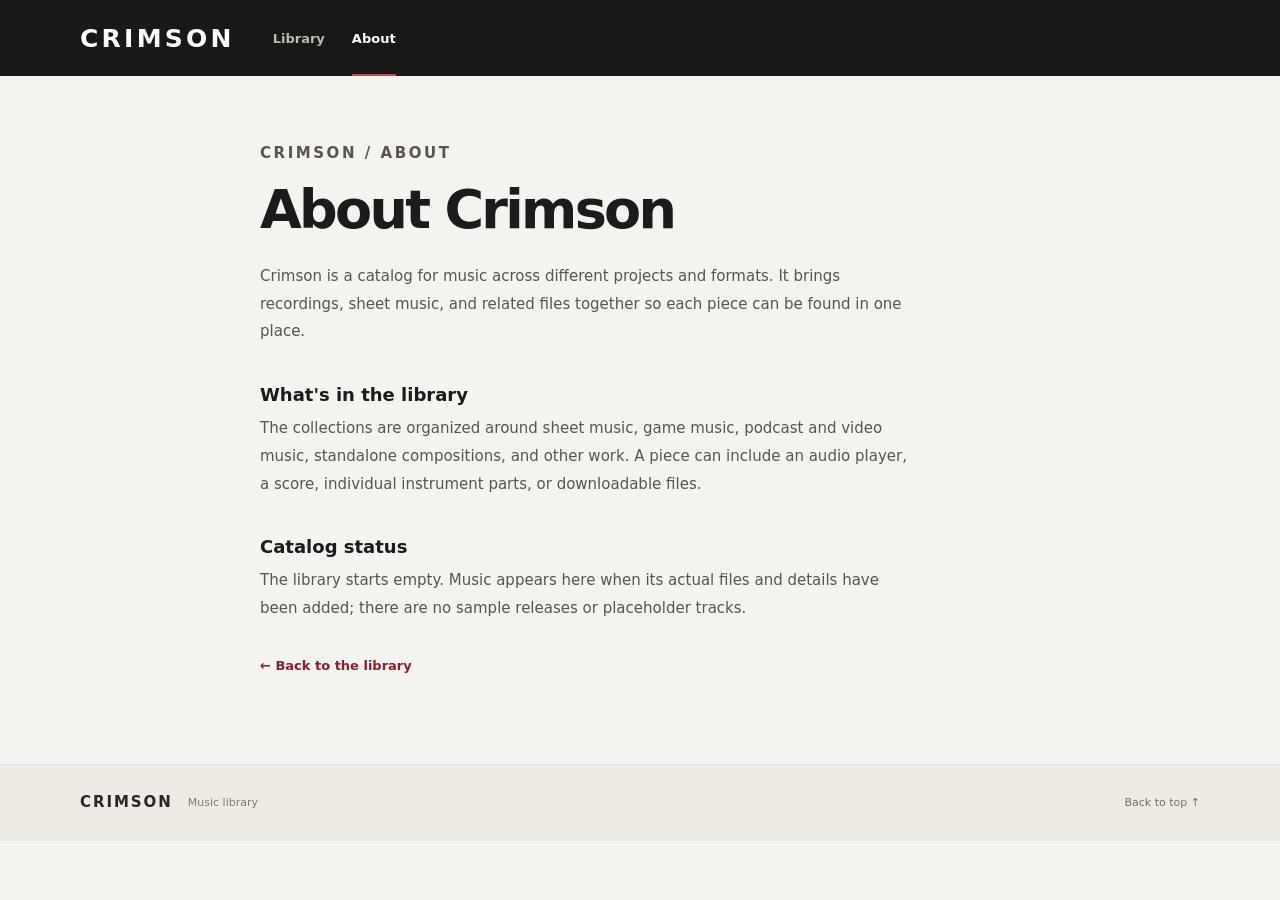
==== about.html @ 35bb9f53 "Add Crimson about page" ====
<!doctype html>
<html lang="en">
<head>
  <meta charset="utf-8">
  <meta name="viewport" content="width=device-width, initial-scale=1">
  <meta name="theme-color" content="#171717">
  <meta name="description" content="About the Crimson music library.">
  <title>Crimson — About</title>
  <link rel="icon" type="image/svg+xml" href="favicon.svg">
  <link rel="stylesheet" href="styles.css">
</head>
<body>
  <a class="skip-link" href="#main">Skip to content</a>
  <header class="site-header">
    <div class="header-inner">
      <a class="wordmark" href="./" aria-label="Crimson home">CRIMSON</a>
      <nav class="main-nav" aria-label="Main navigation">
        <a class="nav-link" href="./">Library</a>
        <a class="nav-link is-active" href="about.html" aria-current="page">About</a>
      </nav>
    </div>
  </header>

  <main id="main" class="page-shell about-page">
    <p class="eyebrow">CRIMSON / ABOUT</p>
    <h1>About Crimson</h1>
    <p>Crimson is a catalog for music across different projects and formats. It brings recordings, sheet music, and related files together so each piece can be found in one place.</p>
    <h2>What's in the library</h2>
    <p>The collections are organized around sheet music, game music, podcast and video music, standalone compositions, and other work. A piece can include an audio player, a score, individual instrument parts, or downloadable files.</p>
    <h2>Catalog status</h2>
    <p>The library starts empty. Music appears here when its actual files and details have been added; there are no sample releases or placeholder tracks.</p>
    <a class="about-back" href="./">← Back to the library</a>
  </main>

  <footer class="site-footer">
    <div class="footer-inner">
      <a class="footer-wordmark" href="./">CRIMSON</a>
      <span>Music library</span>
      <a href="#main" class="back-top">Back to top ↑</a>
    </div>
  </footer>
</body>
</html>
---- styles.css ----
:root {
  color-scheme: light;
  --ink: #1c1b1a;
  --muted: #77736e;
  --paper: #f5f3ef;
  --panel: #fffefa;
  --line: #e4e0d9;
  --red: #a82d3a;
  --red-dark: #87222d;
  --soft-red: #f4e9e9;
  --shadow: 0 12px 34px rgba(25, 20, 18, .08);
  font-family: Inter, ui-sans-serif, system-ui, -apple-system, BlinkMacSystemFont, "Segoe UI", sans-serif;
}

* { box-sizing: border-box; }
html { scroll-behavior: smooth; }
body { margin: 0; background: var(--paper); color: var(--ink); min-width: 320px; }
a { color: inherit; }
button, input, select { font: inherit; }
button, a, input, select { -webkit-tap-highlight-color: transparent; }
:focus-visible { outline: 3px solid rgba(168, 45, 58, .45); outline-offset: 3px; }

.skip-link {
  position: absolute; z-index: 20; top: 8px; left: 8px; padding: 10px 14px;
  transform: translateY(-150%); background: white; color: var(--ink); border-radius: 6px;
}
.skip-link:focus { transform: translateY(0); }

.site-header { background: #191817; color: #f8f6f2; }
.header-inner {
  width: min(1120px, calc(100% - 48px)); min-height: 76px; margin: 0 auto;
  display: flex; align-items: center; gap: 38px;
}
.wordmark, .footer-wordmark {
  color: #fff; text-decoration: none; font-size: 25px; line-height: 1;
  font-weight: 850; letter-spacing: .13em;
}
.main-nav { display: flex; align-items: center; gap: 27px; height: 76px; }
.nav-link {
  display: inline-flex; align-items: center; height: 100%; position: relative;
  color: #bcb8b2; text-decoration: none; font-size: 13px; font-weight: 600;
  transition: color .18s ease;
}
.nav-link:hover, .nav-link.is-active { color: #fff; }
.nav-link.is-active::after {
  content: ""; position: absolute; left: 0; right: 0; bottom: 0; height: 2px; background: #c44a55;
}
.search-box {
  margin-left: auto; width: min(290px, 32vw); height: 38px; display: flex; align-items: center;
  gap: 9px; padding: 0 11px; border: 1px solid #494643; border-radius: 6px;
  background: #242220; color: #aaa49d;
}
.search-box svg, .icon-button svg { width: 17px; height: 17px; fill: none; stroke: currentColor; stroke-width: 1.8; stroke-linecap: round; }
.search-box input {
  width: 100%; min-width: 0; padding: 0; border: 0; outline: 0; background: transparent;
  color: #fff; font-size: 12px;
}
.search-box input::placeholder { color: #aaa49d; }
.search-box kbd {
  padding: 2px 5px; border: 1px solid #504c47; border-radius: 4px;
  color: #a9a39c; font: 11px ui-monospace, monospace;
}

.page-shell { width: min(1120px, calc(100% - 48px)); margin: 0 auto; }
.page-heading {
  min-height: 155px; padding: 39px 0 29px; display: flex; align-items: flex-end;
  justify-content: space-between; gap: 24px;
}
.eyebrow { margin: 0 0 10px; color: var(--red); font-size: 10px; line-height: 1.4; font-weight: 800; letter-spacing: .17em; }
h1, h2, h3, p { margin-top: 0; }
.page-heading h1 { margin: 0; font-size: clamp(34px, 5vw, 48px); line-height: 1; letter-spacing: -.045em; font-weight: 760; }
.page-note { margin: 0 0 4px; color: var(--muted); font-size: 13px; }

.collections-section { padding: 0 0 42px; }
.section-heading, .catalog-heading { display: flex; align-items: center; justify-content: space-between; gap: 20px; }
.section-heading { margin-bottom: 15px; }
.section-heading h2, .catalog-heading h2 { margin: 0; font-size: 18px; letter-spacing: -.025em; }
.section-kicker { color: #9a958e; font-size: 10px; font-weight: 750; letter-spacing: .15em; }
.collection-grid { display: grid; grid-template-columns: repeat(3, minmax(0, 1fr)); gap: 10px; }
.collection-card {
  min-height: 91px; display: flex; align-items: center; gap: 14px; padding: 17px 16px;
  border: 1px solid var(--line); border-radius: 7px; background: var(--panel);
  text-decoration: none; transition: border-color .18s ease, transform .18s ease, box-shadow .18s ease;
}
.collection-card:hover { border-color: #cbb7b5; transform: translateY(-2px); box-shadow: 0 7px 18px rgba(35, 27, 23, .05); }
.collection-card[aria-current="true"] { border-color: var(--red); background: #fffafa; box-shadow: inset 3px 0 var(--red); }
.collection-icon {
  width: 39px; height: 39px; flex: 0 0 39px; display: grid; place-items: center;
  border-radius: 6px; background: #f2efeb; color: #554f49;
}
.collection-icon svg { width: 21px; height: 21px; fill: none; stroke: currentColor; stroke-width: 1.55; stroke-linecap: round; stroke-linejoin: round; }
.collection-copy { min-width: 0; display: flex; flex-direction: column; gap: 5px; }
.collection-copy strong { font-size: 13px; font-weight: 700; }
.collection-copy small { color: var(--muted); font-size: 11px; line-height: 1.35; }
.collection-count { margin-left: auto; color: #99938c; font-size: 11px; font-variant-numeric: tabular-nums; }

.catalog-section { padding: 30px 0 50px; border-top: 1px solid var(--line); }
.catalog-heading { align-items: flex-end; margin-bottom: 18px; }
.catalog-heading .eyebrow { margin-bottom: 7px; }
.catalog-heading h2 { font-size: 25px; }
.sort-control { display: flex; align-items: center; gap: 9px; color: var(--muted); font-size: 11px; }
.sort-control select {
  min-height: 34px; padding: 0 28px 0 10px; border: 1px solid var(--line); border-radius: 5px;
  background: var(--panel); color: var(--ink); font-size: 11px; cursor: pointer;
}
.genre-filters { display: flex; flex-wrap: wrap; gap: 7px; margin: 0 0 15px; }
.genre-filters[hidden] { display: none; }
.genre-chip {
  border: 1px solid var(--line); border-radius: 99px; padding: 6px 11px;
  background: transparent; color: #635e58; font-size: 11px; cursor: pointer;
  transition: all .16s ease;
}
.genre-chip:hover { border-color: #c7aaa9; color: var(--red-dark); }
.genre-chip[aria-pressed="true"] { border-color: var(--red); background: var(--soft-red); color: var(--red-dark); }
.result-count { margin: 0 0 9px; color: #928c85; font-size: 11px; }
.track-list { margin: 0; padding: 0; list-style: none; border-top: 1px solid var(--line); }
.track-row { border-bottom: 1px solid var(--line); }
.track-open {
  width: 100%; min-height: 76px; display: flex; align-items: center; gap: 14px;
  padding: 12px 10px; border: 0; background: transparent; text-align: left; cursor: pointer;
}
.track-open:hover { background: rgba(255,255,255,.5); }
.track-symbol {
  width: 40px; height: 40px; flex: 0 0 40px; display: grid; place-items: center;
  border: 1px solid var(--line); border-radius: 6px; background: var(--panel); color: var(--red);
}
.track-symbol svg { width: 19px; height: 19px; fill: none; stroke: currentColor; stroke-width: 1.6; stroke-linecap: round; stroke-linejoin: round; }
.track-copy { flex: 1; min-width: 0; display: flex; flex-direction: column; gap: 5px; }
.track-title { overflow: hidden; color: var(--ink); font-size: 13px; font-weight: 700; text-overflow: ellipsis; white-space: nowrap; }
.track-meta { overflow: hidden; color: var(--muted); font-size: 11px; text-overflow: ellipsis; white-space: nowrap; }
.track-tags { display: flex; flex-wrap: wrap; justify-content: flex-end; gap: 5px; }
.track-tag { padding: 4px 7px; border-radius: 3px; background: #eeebe6; color: #716b64; font-size: 9px; }
.track-date { min-width: 76px; color: #969089; text-align: right; font-size: 10px; font-variant-numeric: tabular-nums; }
.track-arrow { margin-left: 4px; color: #aaa39b; font-size: 18px; }

.empty-state {
  min-height: 240px; display: flex; flex-direction: column; align-items: center; justify-content: center;
  padding: 35px 20px; border: 1px dashed #d8d2c9; border-top: 0; border-radius: 0 0 7px 7px;
  background: rgba(255,255,255,.24); text-align: center;
}
.empty-state[hidden] { display: none; }
.empty-mark { height: 34px; display: flex; align-items: center; gap: 4px; margin-bottom: 17px; }
.empty-mark span { width: 3px; border-radius: 2px; background: #b8aaa4; }
.empty-mark span:nth-child(1), .empty-mark span:nth-child(5) { height: 12px; }
.empty-mark span:nth-child(2), .empty-mark span:nth-child(4) { height: 23px; }
.empty-mark span:nth-child(3) { height: 33px; background: var(--red); }
.empty-state h3 { margin: 0 0 7px; font-size: 15px; }
.empty-state p { max-width: 340px; margin: 0; color: var(--muted); font-size: 12px; line-height: 1.6; }

.about-strip {
  display: flex; align-items: center; justify-content: space-between; gap: 24px;
  margin: 0 0 54px; padding: 24px 26px; border: 1px solid var(--line); border-radius: 7px;
  background: #eeebe5;
}
.about-strip .eyebrow { margin-bottom: 7px; }
.about-strip h2 { margin: 0; font-size: 17px; letter-spacing: -.02em; }
.text-link { flex: 0 0 auto; color: var(--red-dark); font-size: 12px; font-weight: 700; text-decoration: none; }
.text-link span { margin-left: 5px; transition: margin .18s ease; }
.text-link:hover span { margin-left: 9px; }

.site-footer { border-top: 1px solid var(--line); background: #eeebe5; }
.footer-inner {
  width: min(1120px, calc(100% - 48px)); min-height: 76px; margin: 0 auto;
  display: flex; align-items: center; gap: 15px; color: #817a73; font-size: 11px;
}
.footer-wordmark { color: #292624; font-size: 15px; }
.back-top { margin-left: auto; color: #746d66; text-decoration: none; }
.back-top:hover { color: var(--red-dark); }

.track-dialog {
  width: min(720px, calc(100% - 30px)); max-width: 720px; max-height: min(88vh, 850px);
  padding: 0; border: 1px solid #d8d2c9; border-radius: 9px; background: var(--panel);
  color: var(--ink); box-shadow: var(--shadow);
}
.track-dialog::backdrop { background: rgba(17, 15, 14, .62); backdrop-filter: blur(3px); }
.dialog-inner { padding: 25px; overflow: auto; }
.dialog-top { display: flex; align-items: center; justify-content: space-between; margin-bottom: 22px; }
.dialog-label { color: var(--red); font-size: 9px; font-weight: 800; letter-spacing: .17em; }
.icon-button {
  width: 34px; height: 34px; display: grid; place-items: center; border: 1px solid var(--line);
  border-radius: 5px; background: transparent; color: #625d57; cursor: pointer;
}
.icon-button:hover { background: #f2efeb; }
.dialog-title { margin: 0 0 8px; font-size: clamp(24px, 5vw, 34px); letter-spacing: -.04em; }
.dialog-subtitle { margin: 0 0 15px; color: var(--muted); font-size: 12px; }
.dialog-description { margin: 0 0 24px; color: #514c47; font-size: 13px; line-height: 1.7; white-space: pre-wrap; }
.asset-section { margin-top: 22px; padding-top: 18px; border-top: 1px solid var(--line); }
.asset-section h3 { margin: 0 0 12px; font-size: 12px; }
.asset-links { display: flex; flex-wrap: wrap; gap: 9px; }
.asset-link {
  display: inline-flex; align-items: center; gap: 7px; padding: 9px 12px;
  border: 1px solid var(--line); border-radius: 5px; color: var(--red-dark);
  background: #fff; font-size: 11px; font-weight: 650; text-decoration: none;
}
.asset-link:hover { border-color: #c7aaa9; background: #fffafa; }
.asset-section audio { width: 100%; }
.score-preview { width: 100%; height: 480px; border: 1px solid var(--line); border-radius: 5px; background: #f2efeb; }
.part-list { display: grid; gap: 8px; }
.part-row { display: flex; justify-content: space-between; gap: 15px; padding: 10px 0; border-bottom: 1px solid #eeeae4; font-size: 11px; }
.part-row span { color: var(--muted); }

.about-page { max-width: 760px; min-height: 62vh; padding: 64px 0 90px; }
.about-page h1 { margin: 0 0 22px; font-size: clamp(38px, 6vw, 54px); letter-spacing: -.05em; }
.about-page p { max-width: 650px; color: #59544f; font-size: 15px; line-height: 1.85; }
.about-page h2 { margin: 38px 0 10px; font-size: 18px; }
.about-page .about-back { display: inline-block; margin-top: 20px; color: var(--red-dark); font-size: 13px; font-weight: 700; text-decoration: none; }

@media (max-width: 760px) {
  .header-inner { width: min(100% - 32px, 1120px); min-height: 70px; gap: 22px; flex-wrap: wrap; padding: 0 0 12px; }
  .wordmark { margin-top: 20px; font-size: 22px; }
  .main-nav { height: 58px; gap: 18px; margin-top: 12px; }
  .search-box { order: 3; width: 100%; margin: 0; }
  .page-shell, .footer-inner { width: min(100% - 32px, 1120px); }
  .page-heading { min-height: 132px; padding: 32px 0 24px; }
  .page-note { max-width: 145px; text-align: right; line-height: 1.5; font-size: 11px; }
  .collection-grid { grid-template-columns: repeat(2, minmax(0, 1fr)); }
  .collection-card { min-height: 88px; gap: 10px; padding: 13px 11px; }
  .collection-icon { width: 34px; height: 34px; flex-basis: 34px; }
  .collection-copy strong { font-size: 12px; }
  .collection-copy small { font-size: 10px; }
  .about-strip { align-items: flex-start; flex-direction: column; padding: 21px; }
}
@media (max-width: 480px) {
  .page-heading { align-items: flex-start; flex-direction: column; gap: 10px; }
  .page-note { max-width: none; text-align: left; }
  .collection-grid { grid-template-columns: 1fr; }
  .collection-card { min-height: 76px; }
  .catalog-heading { align-items: flex-start; flex-direction: column; }
  .sort-control { align-self: flex-end; }
  .track-open { gap: 10px; padding-inline: 4px; }
  .track-symbol { width: 34px; height: 34px; flex-basis: 34px; }
  .track-tags { display: none; }
  .track-date { min-width: 54px; font-size: 9px; }
  .track-arrow { display: none; }
  .dialog-inner { padding: 18px; }
  .score-preview { height: 360px; }
  .footer-inner { min-height: 68px; gap: 10px; }
}
@media (prefers-reduced-motion: reduce) {
  *, *::before, *::after { scroll-behavior: auto !important; transition-duration: .01ms !important; animation-duration: .01ms !important; }
}
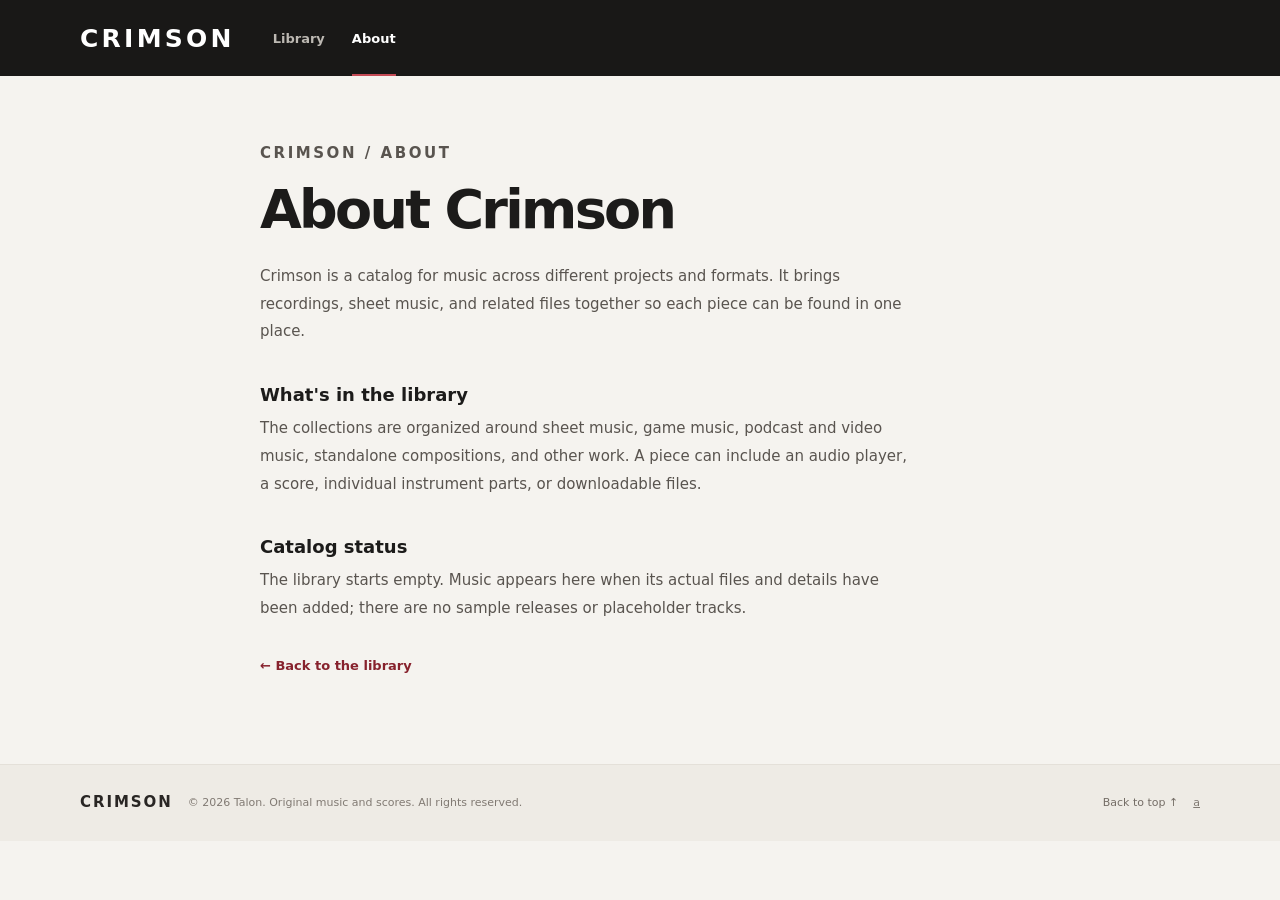
==== commit cf9da4bf: "Add Talon copyright and admin link" ====
--- a/about.html
+++ b/about.html
@@ -35,8 +35,9 @@
   <footer class="site-footer">
     <div class="footer-inner">
       <a class="footer-wordmark" href="./">CRIMSON</a>
-      <span>Music library</span>
+      <span>© 2026 Talon. Original music and scores. All rights reserved.</span>
       <a href="#main" class="back-top">Back to top ↑</a>
+      <a class="admin-mark" href="admin.html" aria-label="Talon administration">a</a>
     </div>
   </footer>
 </body>
